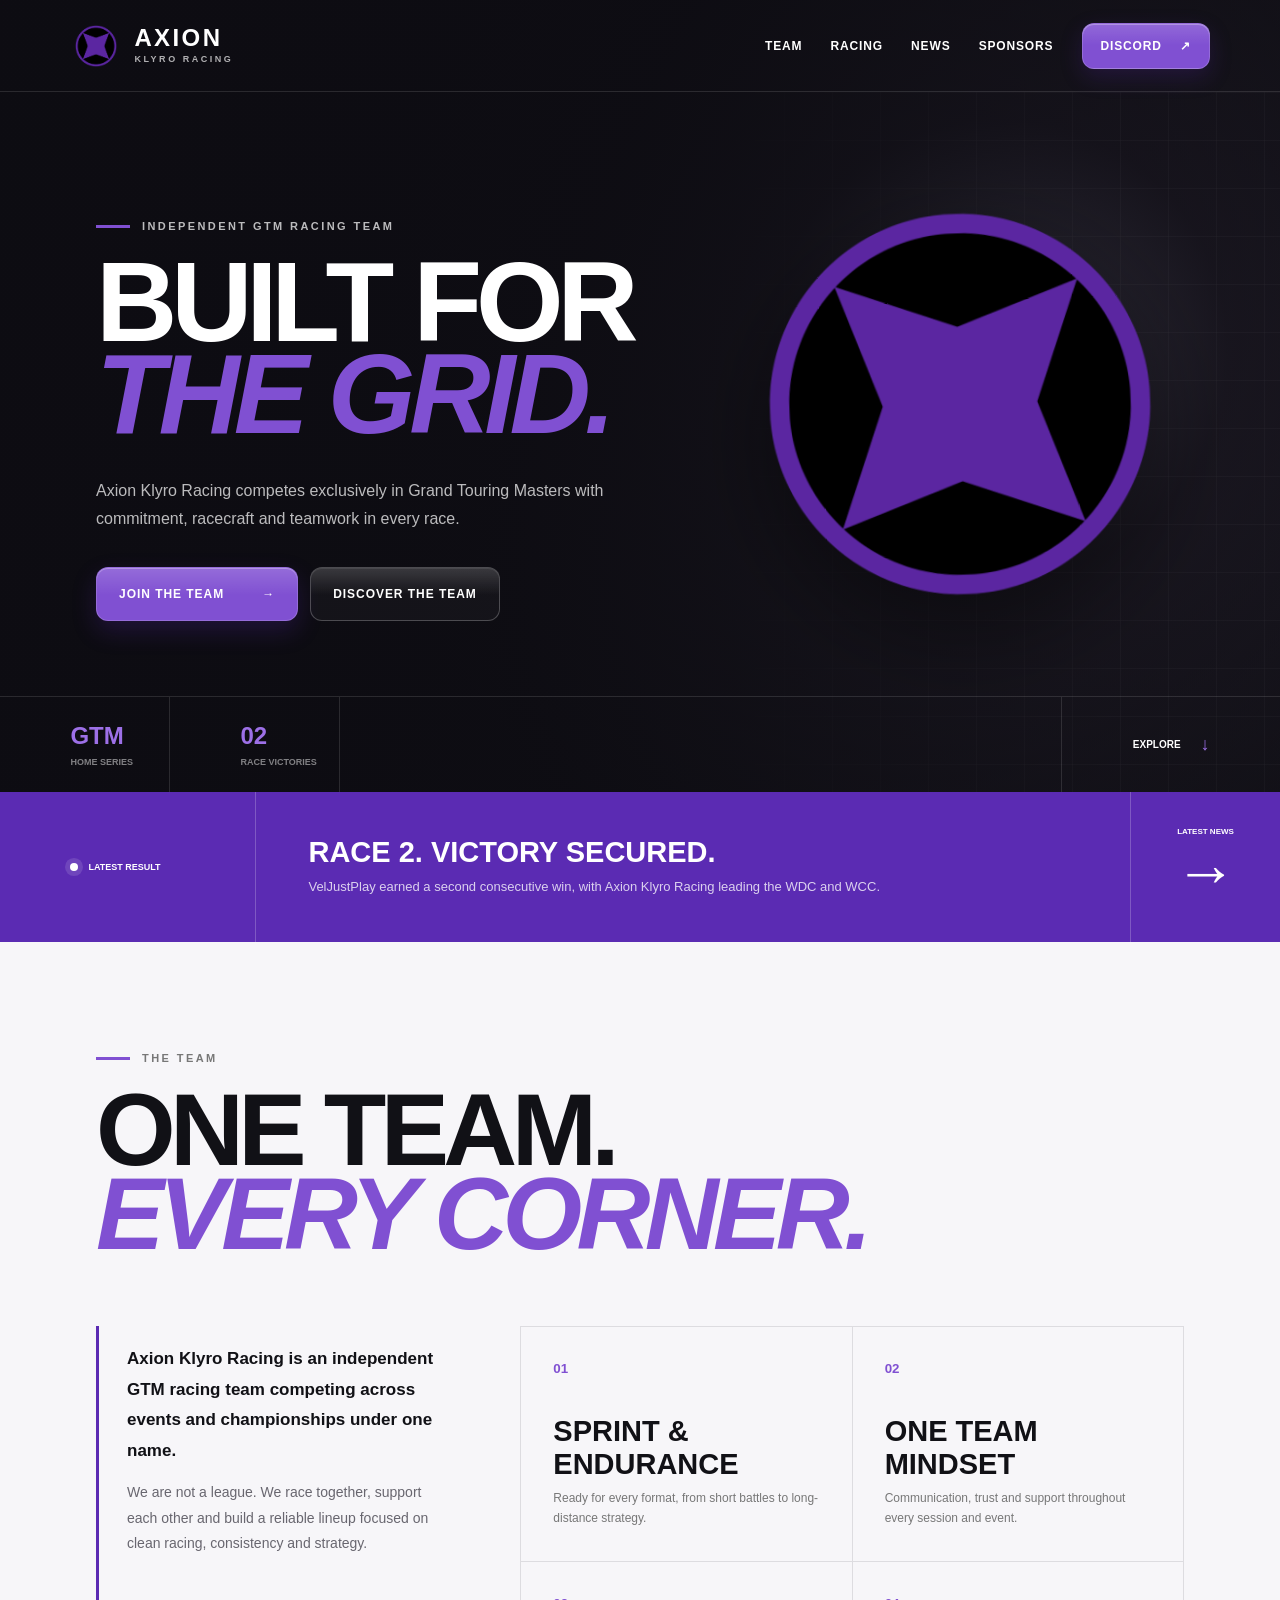
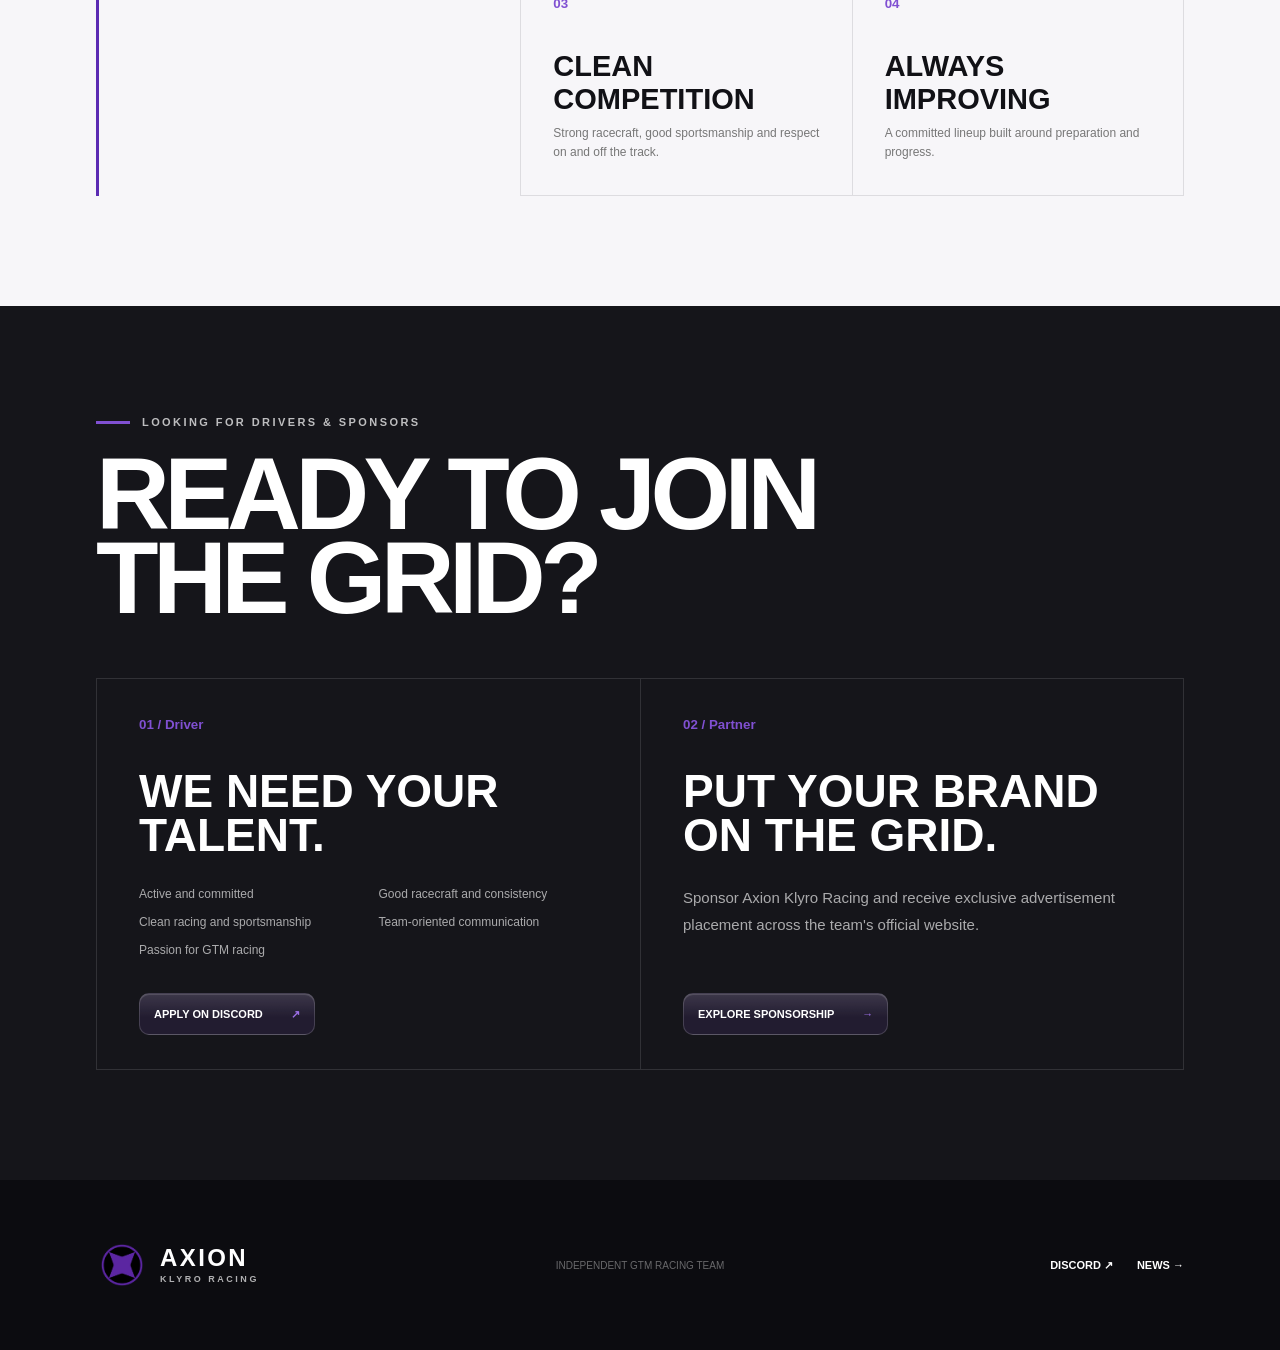
==== index.html @ 87b4f593 "Create Axion Klyro Racing website Co-authored-by: Copilot <223556219+Copilot@users.noreply.github.co" ====
<!doctype html>
<html lang="en">
<head>
  <meta charset="UTF-8">
  <meta name="viewport" content="width=device-width, initial-scale=1.0">
  <meta name="description" content="Axion Klyro Racing is an independent Grand Touring Masters racing team.">
  <title>Axion Klyro Racing | GTM Team</title>
  <link rel="stylesheet" href="styles.css">
</head>
<body>
  <header class="header">
    <a class="brand" href="index.html" aria-label="Axion Klyro Racing home">
      <img src="Axion-Logo.png" alt="">
      <span><strong>AXION</strong><small>KLYRO RACING</small></span>
    </a>
    <button class="menu" type="button" aria-label="Toggle navigation" aria-expanded="false"><i></i><i></i><i></i></button>
    <nav class="nav" aria-label="Main navigation">
      <a href="#team">Team</a>
      <a href="#racing">Racing</a>
      <a href="news.html">News</a>
      <a href="sponsors.html">Sponsors</a>
      <a class="discord" href="https://discord.gg/h8SE4H44T7" target="_blank" rel="noreferrer">Discord <b>↗</b></a>
    </nav>
  </header>

  <main>
    <section class="hero" id="top">
      <div class="hero-grid" aria-hidden="true"></div>
      <div class="hero-copy">
        <p class="eyebrow"><span></span> Independent GTM racing team</p>
        <h1>Built for<br><em>the grid.</em></h1>
        <p class="intro">Axion Klyro Racing competes exclusively in Grand Touring Masters with commitment, racecraft and teamwork in every race.</p>
        <div class="actions">
          <a class="button button-primary" href="#join">Join the team <b>→</b></a>
          <a class="button button-ghost" href="#team">Discover the team</a>
        </div>
      </div>
      <img class="hero-logo" src="Axion-Logo.png" alt="Axion Klyro Racing logo">
      <div class="hero-stats">
        <div><strong>GTM</strong><small>Home series</small></div>
        <div><strong>02</strong><small>Race victories</small></div>
        <a href="#racing">Explore <b>↓</b></a>
      </div>
    </section>

    <section class="announcement" id="racing">
      <div class="latest"><i></i> Latest result</div>
      <div class="result">
        <strong>Race 2. Victory secured.</strong>
        <p>VelJustPlay earned a second consecutive win, with Axion Klyro Racing leading the WDC and WCC.</p>
      </div>
      <a class="win" href="news.html" aria-label="Read the latest news"><small>Latest news</small><strong>→</strong></a>
    </section>

    <section class="team-section" id="team">
      <p class="eyebrow dark"><span></span> The team</p>
      <h2>One team.<br><em>Every corner.</em></h2>
      <div class="team-grid">
        <div class="team-copy">
          <p><strong>Axion Klyro Racing is an independent GTM racing team competing across events and championships under one name.</strong></p>
          <p>We are not a league. We race together, support each other and build a reliable lineup focused on clean racing, consistency and strategy.</p>
        </div>
        <div class="values">
          <article><small>01</small><h3>Sprint & endurance</h3><p>Ready for every format, from short battles to long-distance strategy.</p></article>
          <article><small>02</small><h3>One team mindset</h3><p>Communication, trust and support throughout every session and event.</p></article>
          <article><small>03</small><h3>Clean competition</h3><p>Strong racecraft, good sportsmanship and respect on and off the track.</p></article>
          <article><small>04</small><h3>Always improving</h3><p>A committed lineup built around preparation and progress.</p></article>
        </div>
      </div>
    </section>

    <section class="join-section" id="join">
      <p class="eyebrow"><span></span> Looking for drivers & sponsors</p>
      <h2>Ready to join<br>the grid?</h2>
      <div class="join-grid">
        <article>
          <small>01 / Driver</small>
          <h3>We need your talent.</h3>
          <ul>
            <li>Active and committed</li>
            <li>Good racecraft and consistency</li>
            <li>Clean racing and sportsmanship</li>
            <li>Team-oriented communication</li>
            <li>Passion for GTM racing</li>
          </ul>
          <a href="https://discord.gg/h8SE4H44T7" target="_blank" rel="noreferrer">Apply on Discord <b>↗</b></a>
        </article>
        <article>
          <small>02 / Partner</small>
          <h3>Put your brand on the grid.</h3>
          <p>Sponsor Axion Klyro Racing and receive exclusive advertisement placement across the team's official website.</p>
          <a href="sponsors.html">Explore sponsorship <b>→</b></a>
        </article>
      </div>
    </section>
  </main>

  <footer>
    <a class="brand" href="index.html"><img src="Axion-Logo.png" alt=""><span><strong>AXION</strong><small>KLYRO RACING</small></span></a>
    <p>Independent GTM racing team</p>
    <div><a href="https://discord.gg/h8SE4H44T7" target="_blank" rel="noreferrer">Discord ↗</a><a href="news.html">News →</a></div>
  </footer>
  <script src="script.js"></script>
</body>
</html>
---- styles.css ----
:root {
  --purple: #5b2bb3;
  --purple-bright: #8050d2;
  --purple-pale: #eee9f7;
  --ink: #111116;
  --paper: #f7f6f9;
  --muted: #68666f;
  --line: rgba(17, 17, 22, 0.11);
  --display: "Arial Black", Impact, sans-serif;
  --body: Arial, Helvetica, sans-serif;
}

* { box-sizing: border-box; }
html { scroll-behavior: smooth; }
body {
  margin: 0;
  color: var(--ink);
  background: var(--paper);
  font-family: var(--body);
  -webkit-font-smoothing: antialiased;
  overflow-x: hidden;
}
a { color: inherit; text-decoration: none; }
img { display: block; max-width: 100%; }

.header {
  position: absolute;
  z-index: 30;
  top: 0;
  left: 0;
  width: 100%;
  height: 92px;
  display: flex;
  align-items: center;
  justify-content: space-between;
  padding: 0 clamp(20px, 5.5vw, 88px);
  color: #fff;
  border-bottom: 1px solid rgba(255, 255, 255, 0.12);
}
.subheader { background: rgba(17, 17, 22, 0.96); }

.brand { display: flex; align-items: center; gap: 12px; }
.brand img {
  width: 52px;
  height: 52px;
  object-fit: contain;
  border-radius: 50%;
  transition: transform 300ms ease;
}
.brand:hover img { transform: rotate(-4deg) scale(1.04); }
.brand span { display: flex; flex-direction: column; line-height: 0.82; }
.brand strong {
  font-family: var(--display);
  font-size: 24px;
  letter-spacing: 0.1em;
}
.brand small {
  margin-top: 8px;
  color: rgba(255, 255, 255, 0.68);
  font-size: 9px;
  font-weight: 800;
  letter-spacing: 0.28em;
}

.nav {
  display: flex;
  align-items: center;
  gap: clamp(18px, 2.2vw, 34px);
  font-size: 12px;
  font-weight: 800;
  text-transform: uppercase;
  letter-spacing: 0.07em;
}
.nav > a:not(.discord) { position: relative; padding: 12px 0; }
.nav > a:not(.discord)::after {
  content: "";
  position: absolute;
  right: 0;
  bottom: 5px;
  left: 0;
  height: 2px;
  background: var(--purple-bright);
  transform: scaleX(0);
  transform-origin: right;
  transition: transform 220ms ease;
}
.nav > a:not(.discord):hover::after,
.nav > a.active::after {
  transform: scaleX(1);
  transform-origin: left;
}
.nav > a:hover,
.nav > a.active { color: #b894ee; }
.discord {
  min-height: 46px;
  display: flex;
  align-items: center;
  gap: 18px;
  padding: 0 18px;
  background: var(--purple-bright);
  border: 1px solid rgba(255, 255, 255, 0.16);
  border-radius: 12px;
  box-shadow:
    inset 0 1px 0 rgba(255, 255, 255, 0.28),
    0 8px 22px rgba(91, 43, 179, 0.22);
  background-image: linear-gradient(180deg, rgba(255, 255, 255, 0.14), transparent 48%);
  transition: background 180ms ease, transform 180ms ease, box-shadow 180ms ease;
}
.discord:hover {
  background: #9270dc;
  transform: translateY(-2px);
  box-shadow:
    inset 0 1px 0 rgba(255, 255, 255, 0.34),
    0 12px 28px rgba(91, 43, 179, 0.32);
}
.menu { display: none; }

.hero {
  position: relative;
  height: min(88vh, 880px);
  min-height: 720px;
  overflow: hidden;
  color: #fff;
  background:
    linear-gradient(112deg, rgba(13, 12, 18, 0.98) 0%, rgba(13, 12, 18, 0.94) 43%, rgba(13, 12, 18, 0.48) 100%),
    radial-gradient(circle at 78% 44%, #716c86, #27222f 21%, #111116 58%);
}
.hero-grid {
  position: absolute;
  inset: 92px 0 0 50%;
  opacity: 0.08;
  background-image:
    linear-gradient(rgba(255,255,255,.35) 1px, transparent 1px),
    linear-gradient(90deg, rgba(255,255,255,.35) 1px, transparent 1px);
  background-size: 48px 48px;
  mask-image: linear-gradient(to left, #000 20%, transparent 92%);
}
.hero-copy {
  position: relative;
  z-index: 3;
  width: 58%;
  padding: 220px 0 160px clamp(20px, 7.5vw, 120px);
}
.eyebrow {
  display: flex;
  align-items: center;
  gap: 12px;
  margin: 0 0 24px;
  color: rgba(255,255,255,.72);
  font-size: 11px;
  font-weight: 800;
  text-transform: uppercase;
  letter-spacing: 0.22em;
}
.eyebrow span { width: 34px; height: 3px; background: var(--purple-bright); }
.hero h1,
.team-section h2,
.join-section h2,
.page-hero h1,
.sponsor-section h2 {
  margin: 0;
  font-family: var(--display);
  font-weight: 900;
  text-transform: uppercase;
  letter-spacing: -0.055em;
  line-height: 0.82;
}
.hero h1 { max-width: 760px; font-size: clamp(82px, 8.8vw, 148px); }
.hero h1 em,
.team-section h2 em,
.join-section h2 em,
.page-hero h1 em,
.sponsor-section h2 em { color: var(--purple-bright); }
.intro {
  max-width: 520px;
  margin: 36px 0 34px;
  color: rgba(255,255,255,.72);
  font-size: 16px;
  line-height: 1.75;
}
.actions { display: flex; gap: 12px; }
.button {
  min-height: 54px;
  display: inline-flex;
  align-items: center;
  justify-content: center;
  gap: 38px;
  padding: 0 22px;
  border: 0;
  border-radius: 12px;
  font-size: 12px;
  font-weight: 800;
  text-transform: uppercase;
  letter-spacing: 0.08em;
  position: relative;
  overflow: hidden;
  transition: background 180ms ease, border-color 180ms ease, transform 180ms ease, box-shadow 180ms ease;
  isolation: isolate;
}
.button::before {
  content: "";
  position: absolute;
  z-index: -1;
  top: 0;
  right: 0;
  left: 0;
  height: 52%;
  background: linear-gradient(180deg, rgba(255, 255, 255, 0.16), rgba(255, 255, 255, 0));
  pointer-events: none;
}
.button::after {
  content: "";
  position: absolute;
  top: -30%;
  bottom: -30%;
  left: -45%;
  width: 24%;
  transform: rotate(18deg);
  background: linear-gradient(90deg, transparent, rgba(255, 255, 255, 0.32), transparent);
  transition: left 700ms cubic-bezier(.2, .7, .2, 1);
  pointer-events: none;
}
.button:hover::after { left: 125%; }
.button-primary {
  background: var(--purple-bright);
  color: #fff;
  border: 1px solid rgba(255, 255, 255, 0.16);
  box-shadow:
    inset 0 1px 0 rgba(255, 255, 255, 0.28),
    0 10px 24px rgba(91, 43, 179, 0.24);
}
.button-primary:hover {
  background: #9270dc;
  transform: translateY(-2px);
  box-shadow:
    inset 0 1px 0 rgba(255, 255, 255, 0.34),
    0 14px 30px rgba(91, 43, 179, 0.34);
}
.button-ghost {
  border: 1px solid rgba(255,255,255,.24);
  background: rgba(255, 255, 255, 0.03);
  box-shadow: inset 0 1px 0 rgba(255, 255, 255, 0.08);
}
.button-ghost:hover {
  background: rgba(255,255,255,.08);
  border-color: rgba(255,255,255,.5);
  transform: translateY(-2px);
}
.hero-logo {
  position: absolute;
  z-index: 2;
  right: clamp(20px, 6vw, 100px);
  bottom: 145px;
  width: min(38vw, 490px);
  height: min(38vw, 490px);
  object-fit: contain;
  filter: drop-shadow(0 35px 50px rgba(0,0,0,.45));
  animation: float 5s ease-in-out infinite;
}
.hero-stats {
  position: absolute;
  z-index: 5;
  right: 0;
  bottom: 0;
  left: 0;
  height: 96px;
  display: grid;
  grid-template-columns: 170px 170px 1fr;
  align-items: center;
  border-top: 1px solid rgba(255,255,255,.12);
}
.hero-stats > div {
  height: 100%;
  display: flex;
  flex-direction: column;
  justify-content: center;
  padding-left: clamp(20px, 5.5vw, 88px);
  border-right: 1px solid rgba(255,255,255,.12);
}
.hero-stats strong { color: #9d70e7; font-family: var(--display); font-size: 24px; }
.hero-stats small {
  margin-top: 7px;
  color: rgba(255,255,255,.48);
  font-size: 9px;
  font-weight: 700;
  text-transform: uppercase;
  white-space: nowrap;
}
.hero-stats > a {
  justify-self: end;
  height: 100%;
  display: flex;
  align-items: center;
  gap: 20px;
  padding: 0 clamp(20px, 5.5vw, 88px);
  border-left: 1px solid rgba(255,255,255,.12);
  font-size: 10px;
  font-weight: 800;
  text-transform: uppercase;
}
.hero-stats > a b { color: #9d70e7; font-size: 18px; }

.announcement {
  min-height: 150px;
  display: grid;
  grid-template-columns: minmax(180px, 20%) 1fr 150px;
  align-items: center;
  color: #fff;
  background: var(--purple);
}
.latest {
  height: 100%;
  display: flex;
  align-items: center;
  gap: 10px;
  padding: 0 24px 0 clamp(20px, 5.5vw, 88px);
  border-right: 1px solid rgba(255,255,255,.22);
  font-size: 9px;
  font-weight: 800;
  text-transform: uppercase;
  white-space: nowrap;
}
.latest i {
  width: 8px;
  height: 8px;
  flex: 0 0 auto;
  border-radius: 50%;
  background: #fff;
  box-shadow: 0 0 0 5px rgba(255,255,255,.12);
}
.result { padding: 28px 6%; }
.result > strong { font-family: var(--display); font-size: 29px; text-transform: uppercase; }
.result p { max-width: 740px; margin: 8px 0 0; color: rgba(255,255,255,.78); font-size: 13px; line-height: 1.6; }
.win {
  width: 150px;
  height: 150px;
  display: flex;
  flex-direction: column;
  align-items: center;
  justify-content: center;
  border-left: 1px solid rgba(255,255,255,.22);
  transition: background 180ms ease;
}
.win:hover { background: rgba(255,255,255,.08); }
.win small { font-size: 8px; font-weight: 800; text-transform: uppercase; }
.win strong { font-size: 62px; }

.team-section,
.join-section,
.sponsor-section { padding: 110px clamp(20px, 7.5vw, 120px); }
.team-section { background: var(--paper); }
.eyebrow.dark { color: #777; }
.team-section h2,
.join-section h2,
.sponsor-section h2 { font-size: clamp(74px, 8vw, 112px); }
.team-grid {
  display: grid;
  grid-template-columns: minmax(260px, 31%) 1fr;
  gap: 8%;
  margin-top: 70px;
}
.team-copy { border-left: 3px solid var(--purple); padding: 4px 0 4px 28px; }
.team-copy p { color: var(--muted); font-size: 14px; line-height: 1.8; }
.team-copy p strong { color: var(--ink); font-size: 17px; }
.values {
  display: grid;
  grid-template-columns: repeat(2, 1fr);
  border-top: 1px solid var(--line);
  border-left: 1px solid var(--line);
}
.values article {
  min-height: 190px;
  padding: 32px;
  border-right: 1px solid var(--line);
  border-bottom: 1px solid var(--line);
  transition: background 220ms ease, transform 220ms ease;
}
.values article:hover { background: #fff; transform: translateY(-3px); }
.values small,
.join-grid article > small,
.benefits article > small,
.partner-card > small { color: var(--purple-bright); font-weight: 800; }
.values h3 {
  margin: 38px 0 8px;
  font-family: var(--display);
  font-size: 29px;
  text-transform: uppercase;
}
.values p { max-width: 310px; margin: 0; color: #777; font-size: 12px; line-height: 1.65; }

.join-section { color: #fff; background: #15151a; }
.join-grid {
  display: grid;
  grid-template-columns: repeat(2, 1fr);
  margin-top: 58px;
  border: 1px solid rgba(255,255,255,.12);
}
.join-grid article {
  min-height: 380px;
  display: flex;
  flex-direction: column;
  padding: 38px 42px 34px;
  transition: background 220ms ease;
}
.join-grid article + article { border-left: 1px solid rgba(255,255,255,.12); }
.join-grid article:hover { background: rgba(255,255,255,.025); }
.join-grid h3 {
  max-width: 430px;
  margin: 38px 0 28px;
  font-family: var(--display);
  font-size: 46px;
  line-height: 0.95;
  text-transform: uppercase;
}
.join-grid ul {
  display: grid;
  grid-template-columns: repeat(2, 1fr);
  gap: 10px 20px;
  margin: 0 0 34px;
  padding: 0;
  list-style: none;
}
.join-grid li,
.join-grid article > p { color: rgba(255,255,255,.64); font-size: 12px; line-height: 1.5; }
.join-grid article > p { max-width: 460px; margin: 0; font-size: 15px; line-height: 1.75; }
.join-grid a {
  width: fit-content;
  margin-top: auto;
  min-height: 42px;
  display: inline-flex;
  align-items: center;
  gap: 20px;
  padding: 0 14px;
  border: 1px solid rgba(255, 255, 255, 0.16);
  border-radius: 10px;
  background:
    linear-gradient(180deg, rgba(255, 255, 255, 0.12), transparent 58%),
    rgba(128, 80, 210, 0.12);
  box-shadow: inset 0 1px 0 rgba(255, 255, 255, 0.12);
  font-size: 11px;
  font-weight: 800;
  text-transform: uppercase;
  transition: background 180ms ease, transform 180ms ease;
}
.join-grid a:hover {
  background: rgba(128, 80, 210, 0.28);
  transform: translateY(-2px);
}
.join-grid a b { margin-left: 8px; color: #9d70e7; }

.page-hero {
  min-height: 410px;
  display: flex;
  flex-direction: column;
  justify-content: flex-end;
  padding: 130px clamp(20px, 7.5vw, 120px) 70px;
  color: #fff;
  background: linear-gradient(135deg, #111116 20%, #29213a 100%);
}
.page-hero h1 { font-size: clamp(76px, 10vw, 130px); }
.news-hero { background: linear-gradient(112deg, #111116 45%, #3d2570); }
.sponsor-section {
  display: grid;
  grid-template-columns: 1fr 1fr;
  gap: 8%;
  align-items: end;
  background: var(--paper);
}
.sponsor-copy { padding: 30px 0; }
.sponsor-copy p { color: var(--muted); font-size: 15px; line-height: 1.75; }
.sponsor-copy p strong { color: var(--ink); font-size: 19px; }
.sponsor-copy .button { margin-top: 20px; }

.partner-card {
  display: grid;
  grid-template-columns: 220px 1fr;
  align-items: center;
  margin: 0 clamp(20px, 7.5vw, 120px) 110px;
  min-height: 280px;
  border: 1px solid var(--line);
  background: #fff;
  box-shadow: 0 24px 70px rgba(28, 20, 45, 0.08);
}
.partner-logo {
  height: 100%;
  min-height: 280px;
  display: grid;
  place-items: center;
  background: #111116;
}
.partner-logo img { width: 150px; height: 150px; object-fit: contain; }
.partner-content { padding: 44px; }
.partner-content h3 {
  margin: 12px 0 12px;
  font-family: var(--display);
  font-size: 42px;
  text-transform: uppercase;
}
.partner-content p { max-width: 620px; color: var(--muted); line-height: 1.7; }
.download-button {
  margin-top: 12px;
  background: var(--purple);
  color: #fff;
  gap: 28px;
  border: 1px solid rgba(255, 255, 255, 0.18);
  border-radius: 12px;
  box-shadow:
    inset 0 1px 0 rgba(255, 255, 255, 0.28),
    0 10px 24px rgba(91, 43, 179, 0.22);
  background-image: linear-gradient(180deg, rgba(255, 255, 255, 0.15), transparent 48%);
}

.benefits { display: grid; grid-template-columns: repeat(3, 1fr); background: #15151a; }
.benefits article {
  min-height: 280px;
  padding: 44px;
  border-right: 1px solid rgba(255,255,255,.12);
  color: #fff;
}
.benefits h3 {
  margin: 70px 0 16px;
  font-family: var(--display);
  font-size: 28px;
  text-transform: uppercase;
}
.benefits p { color: rgba(255,255,255,.62); font-size: 13px; line-height: 1.7; }

.news-list { max-width: 1180px; margin: 0 auto; padding: 90px 30px; }
.news-card { padding: 55px 0 70px; border-top: 1px solid var(--line); }
.news-card.featured { border-top: 5px solid var(--purple); }
.news-meta {
  display: flex;
  justify-content: space-between;
  margin-bottom: 24px;
  color: #777;
  font-size: 11px;
  font-weight: 800;
  text-transform: uppercase;
}
.news-meta span { color: var(--purple-bright); }
.news-card h2 {
  max-width: 900px;
  margin: 0;
  font-family: var(--display);
  font-size: clamp(42px, 6vw, 74px);
  line-height: 0.96;
  text-transform: uppercase;
}
.deck { max-width: 850px; color: var(--purple); font-size: 20px; font-weight: 700; line-height: 1.5; }
.news-body { max-width: 760px; margin-top: 38px; }
.news-body p,
.news-body li { font-size: 16px; line-height: 1.8; }
.news-body h3 {
  margin-top: 32px;
  font-family: var(--display);
  font-size: 22px;
  text-transform: uppercase;
}
.news-body ul { padding-left: 20px; }
.standfirst {
  margin-top: 38px !important;
  padding: 24px;
  border-left: 4px solid var(--purple);
  background: var(--purple-pale);
  font-family: var(--display);
  text-transform: uppercase;
}

footer {
  min-height: 170px;
  display: grid;
  grid-template-columns: 1fr 1fr 1fr;
  align-items: center;
  padding: 0 clamp(20px, 7.5vw, 120px);
  color: #fff;
  background: #0c0c10;
}
footer > p {
  justify-self: center;
  color: rgba(255,255,255,.38);
  font-size: 10px;
  text-transform: uppercase;
  text-align: center;
}
footer > div {
  justify-self: end;
  display: flex;
  gap: 24px;
  font-size: 11px;
  font-weight: 700;
  text-transform: uppercase;
}
footer > div a { transition: color 180ms ease; }
footer > div a:hover { color: #b894ee; }

.reveal {
  opacity: 0;
  transform: translateY(24px);
  transition:
    opacity 700ms cubic-bezier(.2,.7,.2,1),
    transform 700ms cubic-bezier(.2,.7,.2,1);
}
.reveal.visible { opacity: 1; transform: translateY(0); }

.hero-copy { animation: hero-copy-in 900ms cubic-bezier(.2,.7,.2,1) both; }
.hero-logo { animation: hero-logo-in 1100ms cubic-bezier(.2,.7,.2,1) both, float 5s 1100ms ease-in-out infinite; }
.announcement { animation: fade-up 700ms 180ms cubic-bezier(.2,.7,.2,1) both; }
.values article:nth-child(2),
.join-grid article:nth-child(2),
.benefits article:nth-child(2),
.news-card:nth-child(2) { transition-delay: 100ms; }
.values article:nth-child(3),
.benefits article:nth-child(3) { transition-delay: 180ms; }
.values article:nth-child(4) { transition-delay: 260ms; }

.nav > a,
.footer-links a,
.brand,
.discord,
.button,
.values article,
.join-grid article,
.benefits article {
  -webkit-tap-highlight-color: transparent;
}

.nav > a:not(.discord) {
  transition: color 180ms ease, transform 180ms ease;
}
.nav > a:not(.discord):hover { transform: translateY(-1px); }

@keyframes hero-copy-in {
  from { opacity: 0; transform: translateX(-32px); }
  to { opacity: 1; transform: translateX(0); }
}

@keyframes hero-logo-in {
  from { opacity: 0; transform: translateX(36px) scale(.94) rotate(-4deg); }
  to { opacity: 1; transform: translateX(0) scale(1) rotate(-2deg); }
}

@keyframes fade-up {
  from { opacity: 0; transform: translateY(18px); }
  to { opacity: 1; transform: translateY(0); }
}

@keyframes float {
  0%, 100% { transform: translateY(0) rotate(-2deg); }
  50% { transform: translateY(-12px) rotate(1deg); }
}

@media (prefers-reduced-motion: reduce) {
  html { scroll-behavior: auto; }
  .hero-copy,
  .hero-logo,
  .announcement,
  .button::after { animation: none !important; }
  .reveal { opacity: 1; transform: none; transition: none; }
}

@media (max-width: 980px) {
  .hero-copy { width: 64%; }
  .nav { gap: 16px; }
  .hero-logo { right: 2%; }
  .team-grid { grid-template-columns: 38% 1fr; }
}

@media (max-width: 760px) {
  .header { height: 74px; padding: 0 20px; }
  .brand img { width: 42px; height: 42px; }
  .brand strong { font-size: 21px; }
  .menu {
    width: 44px;
    height: 44px;
    display: flex;
    flex-direction: column;
    align-items: center;
    justify-content: center;
    gap: 5px;
    padding: 0;
    border: 1px solid rgba(255,255,255,.18);
    background: transparent;
  }
  .menu i { width: 18px; height: 2px; background: #fff; transition: 180ms ease; }
  .nav {
    position: absolute;
    top: 74px;
    right: 0;
    left: 0;
    display: none;
    flex-direction: column;
    align-items: stretch;
    gap: 0;
    padding: 12px 20px 20px;
    background: #111116;
  }
  .nav.open { display: flex; }
  .nav > a:not(.discord) { padding: 16px 4px; border-bottom: 1px solid rgba(255,255,255,.08); }
  .discord { margin-top: 12px; justify-content: space-between; }
  .hero { height: 730px; min-height: 730px; }
  .hero-copy { width: 100%; padding: 140px 20px 180px; }
  .hero h1 { font-size: clamp(68px, 21vw, 98px); }
  .intro { max-width: 430px; }
  .hero-logo { right: -45px; bottom: 82px; width: 280px; height: 280px; opacity: 0.28; }
  .hero-stats { height: 78px; grid-template-columns: 130px 130px 1fr; }
  .hero-stats > div { padding-left: 20px; }
  .hero-stats > a { padding: 0 20px; }
  .announcement { grid-template-columns: 1fr 90px; }
  .latest { display: none; }
  .result { padding: 24px 20px; }
  .result > strong { font-size: 24px; }
  .win { width: 90px; }
  .team-section,
  .join-section,
  .sponsor-section { padding: 76px 20px; }
  .team-section h2,
  .join-section h2,
  .sponsor-section h2 { font-size: 64px; }
  .team-grid,
  .sponsor-section { grid-template-columns: 1fr; gap: 42px; margin-top: 44px; }
  .values article { min-height: 180px; padding: 24px 20px; }
  .values h3 { font-size: 24px; }
  .join-grid { grid-template-columns: 1fr; }
  .join-grid article { min-height: 350px; padding: 30px 24px; }
  .join-grid article + article { border-top: 1px solid rgba(255,255,255,.12); border-left: 0; }
  .join-grid h3 { font-size: 38px; }
  .page-hero { min-height: 330px; padding: 110px 20px 50px; }
  .page-hero h1 { font-size: 78px; }
  .partner-card { grid-template-columns: 1fr; margin: 0 20px 76px; }
  .partner-logo { min-height: 220px; }
  .partner-content { padding: 30px 24px; }
  .partner-content h3 { font-size: 34px; }
  .benefits { grid-template-columns: 1fr; }
  .benefits article { min-height: 220px; border-right: 0; border-bottom: 1px solid rgba(255,255,255,.12); }
  .news-list { padding: 60px 20px; }
  .news-card h2 { font-size: 43px; }
  .news-meta { gap: 20px; }
  .news-body p,
  .news-body li { font-size: 15px; }
  footer { grid-template-columns: 1fr; gap: 26px; padding: 40px 20px; }
  footer > p,
  footer > div { justify-self: start; }
}

@media (max-width: 480px) {
  .actions { flex-direction: column; }
  .button { width: 100%; }
  .hero-stats > div:nth-child(2) { display: none; }
  .hero-stats { grid-template-columns: 150px 1fr; }
  .values { grid-template-columns: 1fr; }
  .join-grid ul { grid-template-columns: 1fr; }
  .news-meta { flex-direction: column; }
}

/* Final cross-device alignment and overflow safeguards */
.header,
.hero-copy,
.team-section,
.join-section,
.sponsor-section,
.page-hero,
footer,
.news-list,
.partner-card {
  width: 100%;
  max-width: 1600px;
  margin-inline: auto;
}

.header,
footer {
  max-width: none;
  width: 100%;
}

.hero-copy,
.team-section,
.join-section,
.sponsor-section,
.page-hero {
  width: 100%;
  max-width: none;
  margin-inline: 0;
}

.hero-copy,
.team-section,
.join-section,
.sponsor-section,
.page-hero {
  contain: inline-size;
}

.brand,
.nav,
.hero-stats,
.announcement,
.team-grid,
.join-grid,
.partner-card,
.benefits,
.footer {
  min-width: 0;
}

.brand span,
.brand strong,
.brand small {
  min-width: 0;
}

.hero h1,
.team-section h2,
.join-section h2,
.page-hero h1,
.sponsor-section h2,
.news-card h2 {
  max-width: 100%;
  overflow-wrap: normal;
  word-break: normal;
  text-wrap: balance;
}

.team-copy,
.values,
.join-grid,
.join-grid article,
.sponsor-copy,
.partner-content,
.news-body,
.news-card,
footer > div {
  min-width: 0;
}

.partner-card {
  max-width: calc(1600px - clamp(40px, 15vw, 240px));
}

@media (min-width: 1600px) {
  .header,
  footer {
    padding-inline: max(5.5vw, calc((100vw - 1600px) / 2));
  }

  .hero-copy {
    padding-left: max(7.5vw, calc((100vw - 1600px) / 2));
  }

  .hero-logo {
    right: max(6vw, calc((100vw - 1600px) / 2));
  }
}

@media (max-width: 1200px) {
  .header { padding-inline: 32px; }
  .hero-copy { padding-left: 32px; }
  .nav { gap: 14px; }
  .nav > a { font-size: 11px; }
  .hero-logo { width: 410px; height: 410px; }
  .team-section,
  .join-section,
  .sponsor-section,
  .page-hero { padding-inline: 32px; }
  .team-grid { gap: 5%; }
  .announcement { grid-template-columns: 180px 1fr 130px; }
  .win { width: 130px; }
  .latest { padding-left: 32px; }
  footer { padding-inline: 32px; }
}

@media (max-width: 980px) {
  .header { height: 82px; }
  .nav { gap: 12px; }
  .hero { min-height: 680px; height: 82vh; }
  .hero-copy {
    width: 66%;
    padding-top: 170px;
  }
  .hero-logo {
    right: -20px;
    bottom: 130px;
    width: 390px;
    height: 390px;
    opacity: 0.75;
  }
  .hero-stats { grid-template-columns: 150px 150px 1fr; }
  .hero-stats > div { padding-left: 32px; }
  .team-grid { grid-template-columns: 36% 1fr; }
  .values article { padding: 24px; }
  .values h3 { font-size: 25px; }
  .join-grid article { padding-inline: 32px; }
  .partner-card { margin-inline: 32px; }
  .sponsor-section { gap: 5%; }
}

@media (max-width: 760px) {
  .header { height: 74px; padding-inline: 20px; }
  .nav > a:not(.discord) { display: block; }
  .nav > a:not(.active) { display: block; }
  .hero {
    height: max(730px, 92svh);
    min-height: 730px;
  }
  .hero-copy {
    width: 100%;
    padding: 128px 20px 178px;
  }
  .hero h1 { font-size: clamp(58px, 19vw, 92px); }
  .intro {
    max-width: min(430px, calc(100vw - 40px));
    font-size: 15px;
  }
  .actions { width: min(420px, 100%); }
  .hero-logo {
    right: -48px;
    bottom: 78px;
    width: 270px;
    height: 270px;
  }
  .hero-stats {
    height: 78px;
    grid-template-columns: 130px 130px 1fr;
  }
  .hero-stats > div { padding-left: 20px; }
  .hero-stats > a { padding-inline: 20px; }
  .announcement {
    min-height: 136px;
    grid-template-columns: 1fr 92px;
  }
  .result { padding: 22px 20px; }
  .win { width: 92px; height: 136px; }
  .team-section,
  .join-section,
  .sponsor-section,
  .page-hero { padding-inline: 20px; }
  .team-grid,
  .sponsor-section { grid-template-columns: 1fr; }
  .team-copy { max-width: 580px; }
  .values { width: 100%; }
  .join-grid { width: 100%; }
  .partner-card {
    max-width: none;
    margin-inline: 20px;
  }
  .page-hero { min-height: 330px; }
  .page-hero h1 { font-size: clamp(64px, 19vw, 78px); }
  .news-list { width: 100%; max-width: 1180px; }
  footer {
    min-height: 190px;
    grid-template-columns: 1fr;
  }
  footer > p { margin: 0; }
  footer > div { flex-wrap: wrap; }
}

@media (max-width: 480px) {
  .brand { gap: 9px; }
  .brand img { width: 38px; height: 38px; }
  .brand strong { font-size: 18px; }
  .brand small { font-size: 8px; }
  .hero { height: 700px; min-height: 700px; }
  .hero-copy { padding-top: 118px; }
  .hero h1 { font-size: clamp(52px, 18vw, 78px); }
  .hero-stats { grid-template-columns: 150px 1fr; }
  .hero-stats > div:nth-child(2) { display: none; }
  .hero-stats > a { gap: 10px; }
  .actions { flex-direction: column; }
  .actions .button { width: 100%; }
  .announcement { grid-template-columns: 1fr 82px; }
  .win { width: 82px; }
  .result > strong { font-size: 21px; }
  .result p { font-size: 12px; }
  .team-section h2,
  .join-section h2,
  .sponsor-section h2 { font-size: clamp(48px, 15vw, 64px); }
  .team-copy { padding-left: 18px; }
  .values { grid-template-columns: 1fr; }
  .join-grid ul { grid-template-columns: 1fr; }
  .join-grid article { min-height: 320px; }
  .partner-card { grid-template-columns: 1fr; }
  .partner-logo { min-height: 180px; }
  .partner-logo img { width: 120px; height: 120px; }
  .partner-content { padding: 24px 20px 28px; }
  .partner-content h3 { font-size: 32px; }
  .download-button { width: 100%; }
  .benefits article { padding: 32px 20px; }
  .news-card h2 { font-size: clamp(34px, 11vw, 43px); }
  .deck { font-size: 17px; }
  .standfirst { font-size: 14px; }
  footer { align-content: center; }
  footer .brand { margin: 0; }
  footer > div { width: 100%; }
}

@media (max-height: 650px) and (orientation: landscape) {
  .hero {
    height: 650px;
    min-height: 650px;
  }
  .hero-copy { padding-top: 120px; }
  .hero h1 { font-size: 76px; }
  .hero-logo {
    bottom: 100px;
    width: 300px;
    height: 300px;
  }
}
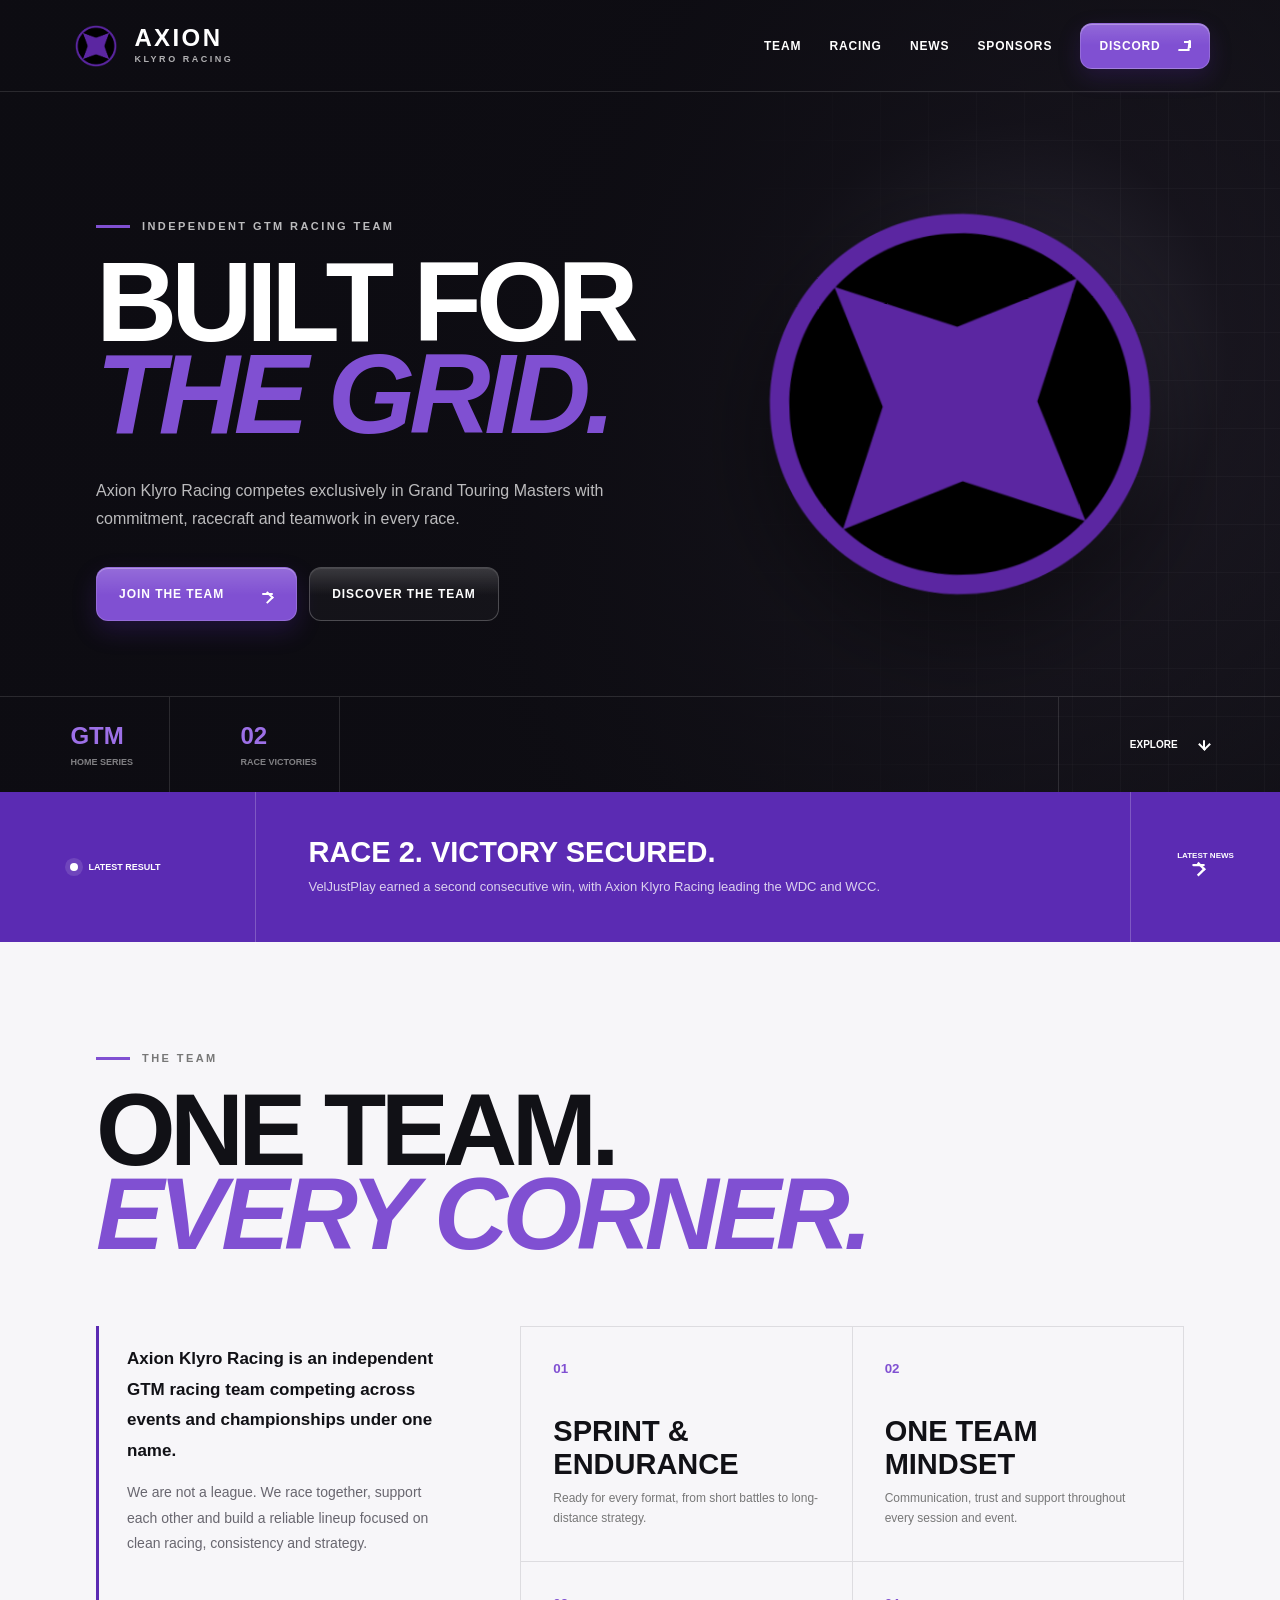
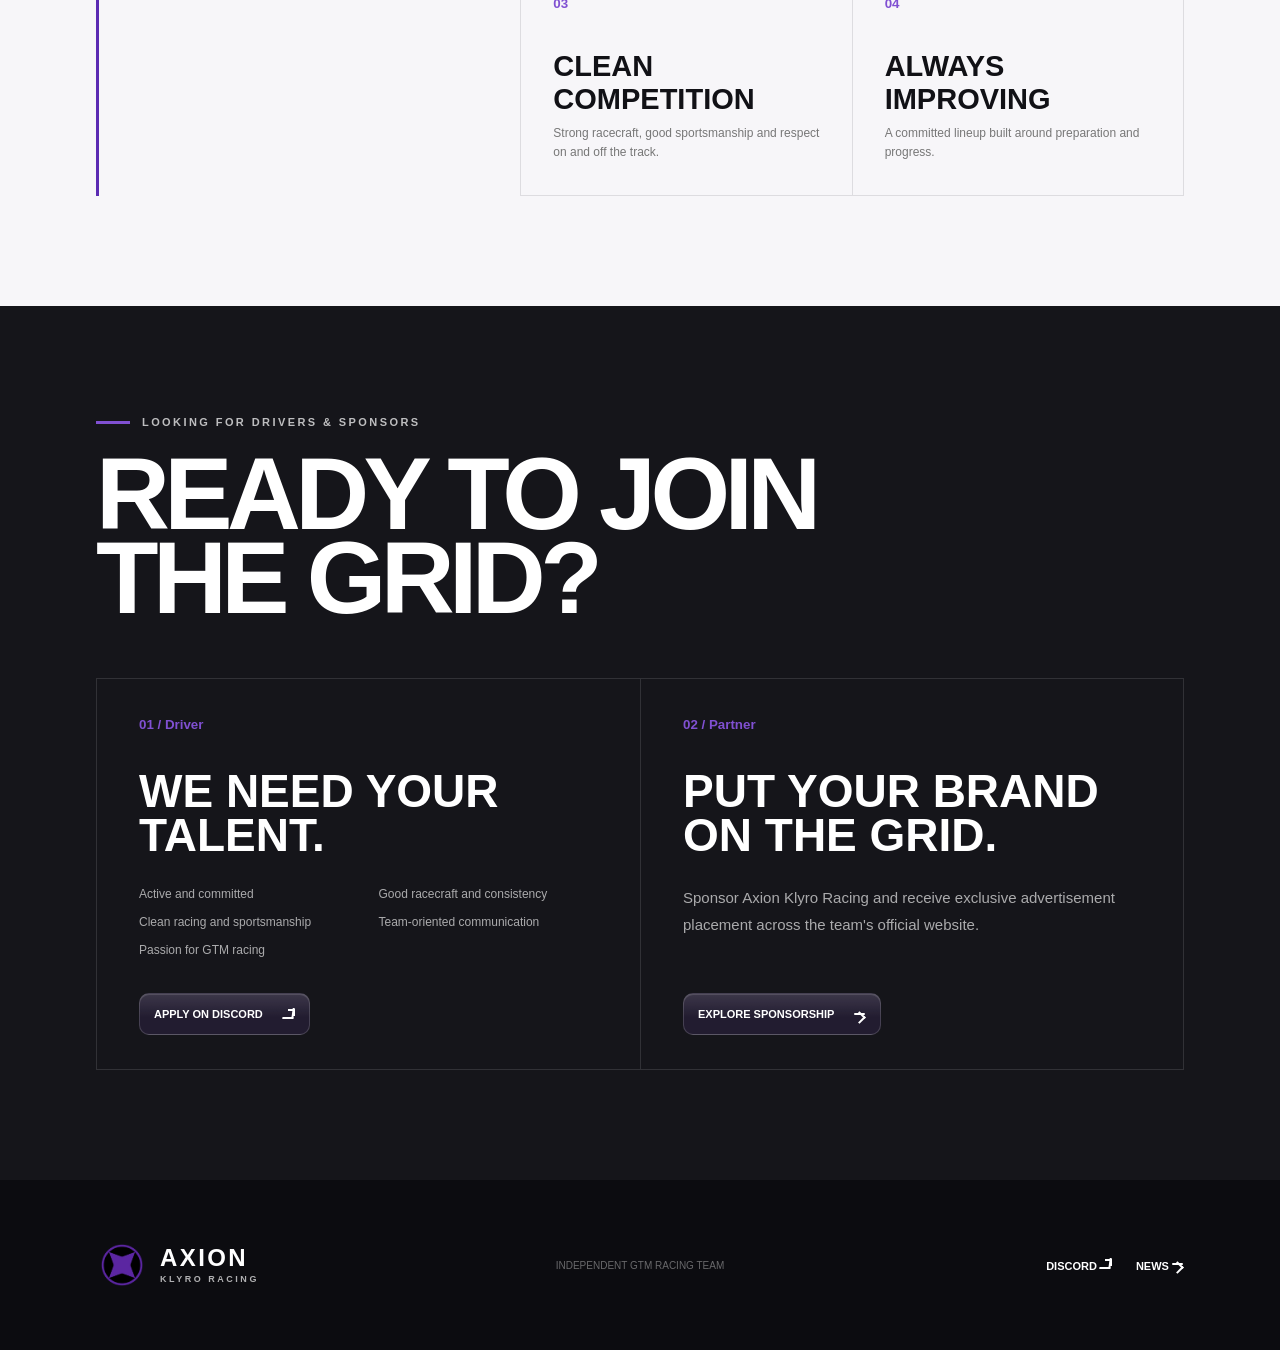
==== commit 0e5142ec: "Add custom symbols and dated race news Co-authored-by: Copilot <223556219+Copilot@users.noreply.gith" ====
--- a/index.html
+++ b/index.html
@@ -19,7 +19,7 @@
       <a href="#racing">Racing</a>
       <a href="news.html">News</a>
       <a href="sponsors.html">Sponsors</a>
-      <a class="discord" href="https://discord.gg/h8SE4H44T7" target="_blank" rel="noreferrer">Discord <b>↗</b></a>
+      <a class="discord" href="https://discord.gg/h8SE4H44T7" target="_blank" rel="noreferrer">Discord <span class="symbol-external" aria-hidden="true"></span></a>
     </nav>
   </header>
 
@@ -31,7 +31,7 @@
         <h1>Built for<br><em>the grid.</em></h1>
         <p class="intro">Axion Klyro Racing competes exclusively in Grand Touring Masters with commitment, racecraft and teamwork in every race.</p>
         <div class="actions">
-          <a class="button button-primary" href="#join">Join the team <b>→</b></a>
+          <a class="button button-primary" href="#join">Join the team <span class="symbol-arrow" aria-hidden="true"></span></a>
           <a class="button button-ghost" href="#team">Discover the team</a>
         </div>
       </div>
@@ -39,7 +39,7 @@
       <div class="hero-stats">
         <div><strong>GTM</strong><small>Home series</small></div>
         <div><strong>02</strong><small>Race victories</small></div>
-        <a href="#racing">Explore <b>↓</b></a>
+        <a href="#racing">Explore <span class="symbol-down" aria-hidden="true"></span></a>
       </div>
     </section>
 
@@ -49,7 +49,7 @@
         <strong>Race 2. Victory secured.</strong>
         <p>VelJustPlay earned a second consecutive win, with Axion Klyro Racing leading the WDC and WCC.</p>
       </div>
-      <a class="win" href="news.html" aria-label="Read the latest news"><small>Latest news</small><strong>→</strong></a>
+      <a class="win" href="news.html" aria-label="Read the latest news"><small>Latest news</small><strong class="symbol-arrow large" aria-hidden="true"></strong></a>
     </section>
 
     <section class="team-section" id="team">
@@ -83,13 +83,13 @@
             <li>Team-oriented communication</li>
             <li>Passion for GTM racing</li>
           </ul>
-          <a href="https://discord.gg/h8SE4H44T7" target="_blank" rel="noreferrer">Apply on Discord <b>↗</b></a>
+          <a href="https://discord.gg/h8SE4H44T7" target="_blank" rel="noreferrer">Apply on Discord <span class="symbol-external" aria-hidden="true"></span></a>
         </article>
         <article>
           <small>02 / Partner</small>
           <h3>Put your brand on the grid.</h3>
           <p>Sponsor Axion Klyro Racing and receive exclusive advertisement placement across the team's official website.</p>
-          <a href="sponsors.html">Explore sponsorship <b>→</b></a>
+          <a href="sponsors.html">Explore sponsorship <span class="symbol-arrow" aria-hidden="true"></span></a>
         </article>
       </div>
     </section>
@@ -98,7 +98,7 @@
   <footer>
     <a class="brand" href="index.html"><img src="Axion-Logo.png" alt=""><span><strong>AXION</strong><small>KLYRO RACING</small></span></a>
     <p>Independent GTM racing team</p>
-    <div><a href="https://discord.gg/h8SE4H44T7" target="_blank" rel="noreferrer">Discord ↗</a><a href="news.html">News →</a></div>
+    <div><a href="https://discord.gg/h8SE4H44T7" target="_blank" rel="noreferrer">Discord <span class="symbol-external" aria-hidden="true"></span></a><a href="news.html">News <span class="symbol-arrow" aria-hidden="true"></span></a></div>
   </footer>
   <script src="script.js"></script>
 </body>
--- a/styles.css
+++ b/styles.css
@@ -22,6 +22,81 @@
 }
 a { color: inherit; text-decoration: none; }
 img { display: block; max-width: 100%; }
+
+.symbol-arrow,
+.symbol-down,
+.symbol-external {
+  position: relative;
+  display: inline-block;
+  flex: 0 0 auto;
+  width: 12px;
+  height: 12px;
+  color: inherit;
+}
+.symbol-arrow::before,
+.symbol-down::before,
+.symbol-external::before {
+  content: "";
+  position: absolute;
+  width: 7px;
+  height: 7px;
+  border-top: 2px solid currentColor;
+  border-right: 2px solid currentColor;
+}
+.symbol-arrow::before {
+  top: 5px;
+  left: 1px;
+  transform: rotate(45deg);
+}
+.symbol-arrow::after {
+  content: "";
+  position: absolute;
+  top: 5px;
+  left: 0;
+  width: 11px;
+  height: 2px;
+  background: currentColor;
+  border-radius: 2px;
+}
+.symbol-down::before {
+  top: 1px;
+  left: 2px;
+  transform: rotate(135deg);
+}
+.symbol-down::after {
+  content: "";
+  position: absolute;
+  top: 1px;
+  left: 5px;
+  width: 2px;
+  height: 10px;
+  background: currentColor;
+  border-radius: 2px;
+}
+.symbol-external::before {
+  top: 1px;
+  right: 0;
+  width: 5px;
+  height: 5px;
+  border-width: 2px;
+}
+.symbol-external::after {
+  content: "";
+  position: absolute;
+  right: 1px;
+  bottom: 1px;
+  width: 9px;
+  height: 9px;
+  border-right: 2px solid currentColor;
+  border-bottom: 2px solid currentColor;
+  transform: skew(-8deg);
+}
+.symbol-arrow.large {
+  width: 24px;
+  height: 24px;
+  color: #fff;
+  transform: scale(1.15);
+}
 
 .header {
   position: absolute;
